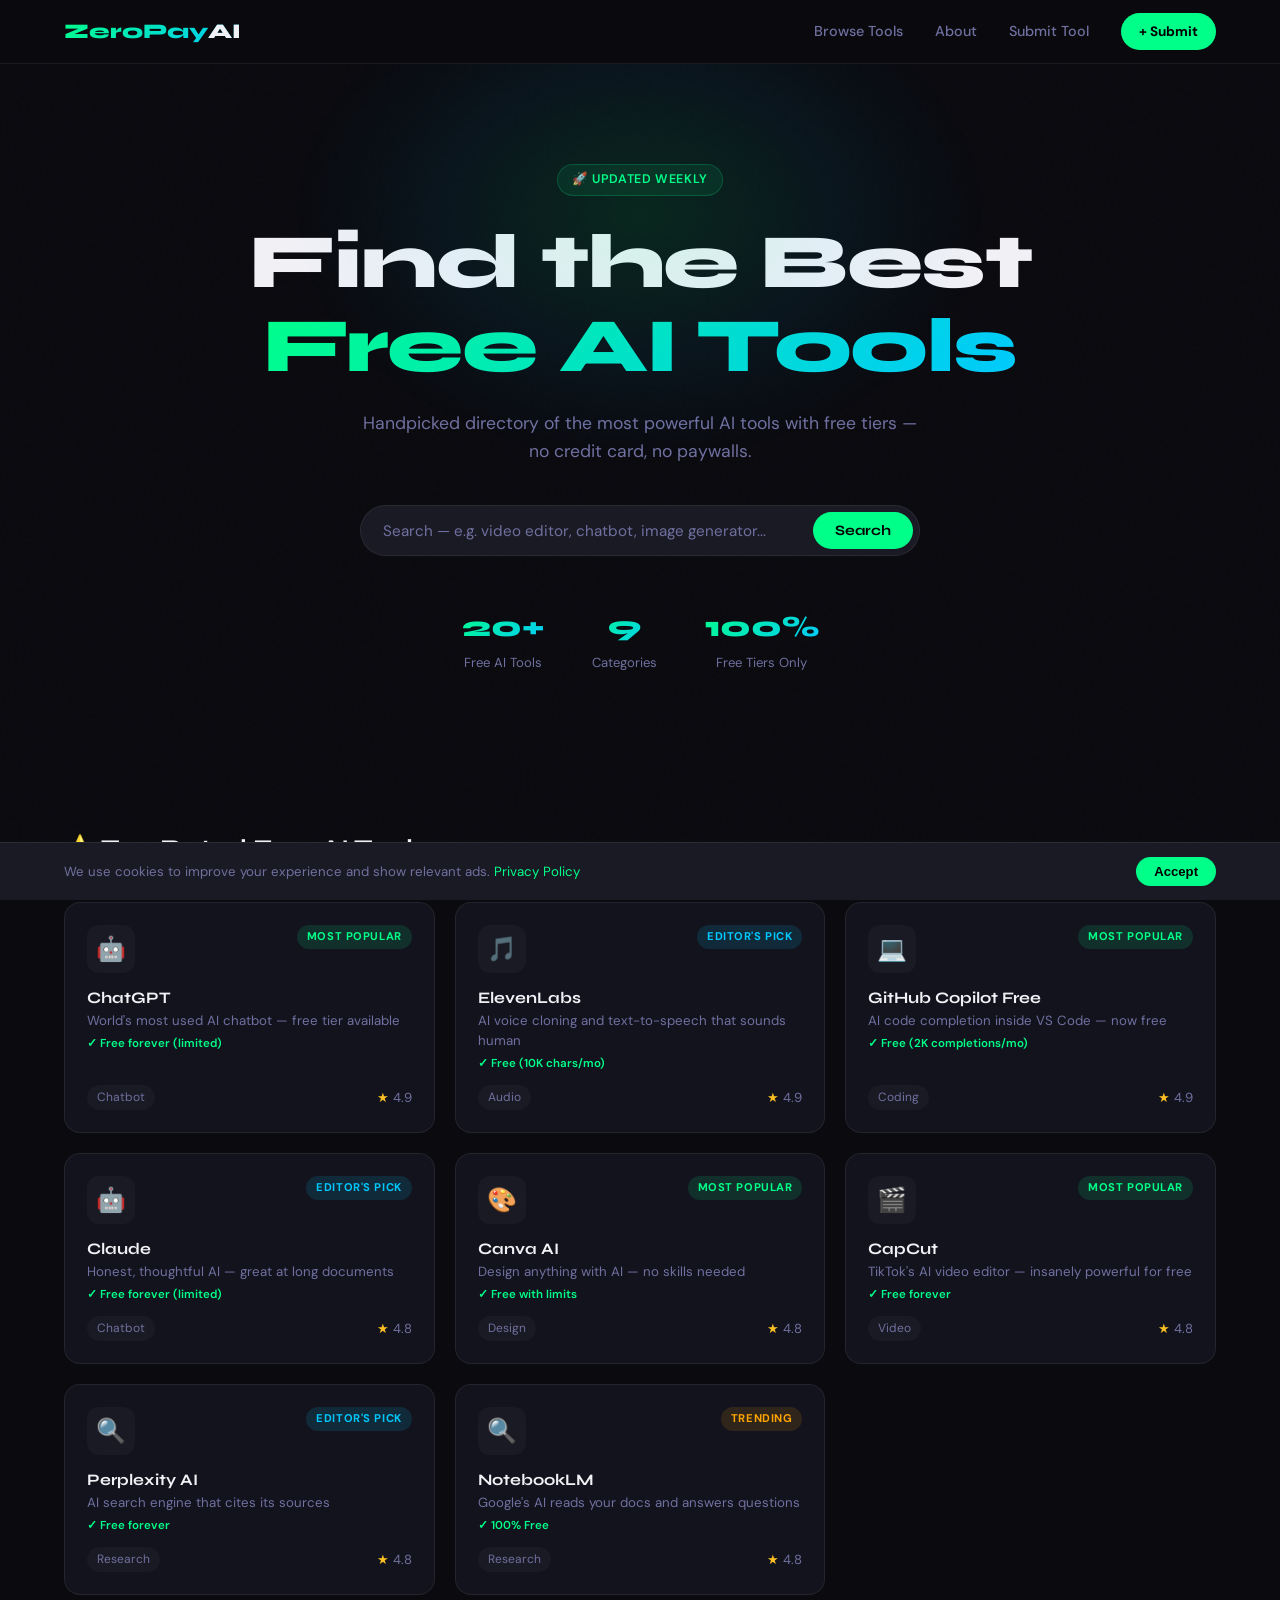
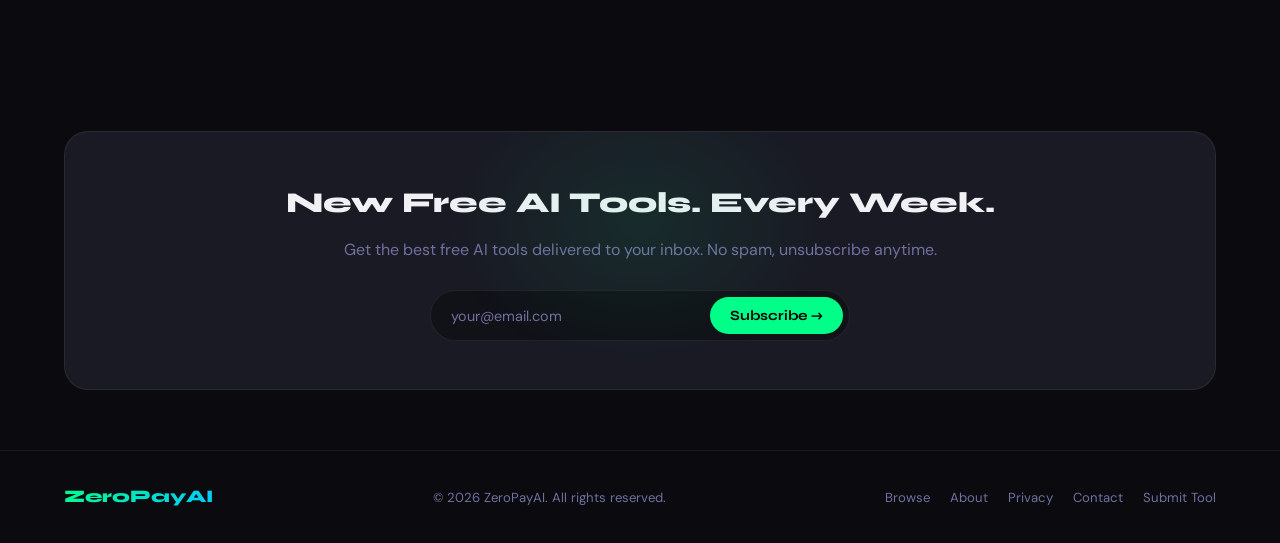
==== index.html @ a78f9772 "initial commit - ZeroPayAI launch" ====
<!DOCTYPE html>
<html lang="en">
<head>
  <meta charset="UTF-8" />
  <link rel="icon" type="image/svg+xml" href="favicon.svg" />
<link rel="apple-touch-icon" href="favicon.svg" />
<meta property="og:image" content="https://zeropayai.netlify.app/og-banner.png" />
  <meta name="viewport" content="width=device-width, initial-scale=1.0" />

  <!-- SEO -->
  <title>ZeroPayAI — Best Free AI Tools Directory 2026</title>
  <meta name="description" content="Discover 20+ of the best free AI tools for writing, design, video, coding, and more. All tools have free tiers — no credit card needed." />
  <meta name="keywords" content="free AI tools, best free AI tools 2026, AI tools directory, free chatbot, free AI writing tool" />
  <link rel="canonical" href="zeropayai.netlify.app" />

  <!-- Open Graph -->
  <meta property="og:type" content="website" />
  <meta property="og:title" content="ZeroPayAI — Best Free AI Tools Directory 2026" />
  <meta property="og:description" content="Discover 20+ of the best free AI tools. All with free tiers — no credit card needed." />
  <meta property="og:url" content="https://www.zeropayai.com/" />
  <meta property="og:site_name" content="ZeroPayAI" />

  <!-- Schema.org -->
  <script type="application/ld+json">
  {
    "@context": "https://schema.org",
    "@type": "WebSite",
    "name": "ZeroPayAI",
    "url": "https://www.zeropayai.com",
    "description": "The best directory of free AI tools with free tiers.",
    "potentialAction": {
      "@type": "SearchAction",
      "target": "https://www.zeropayai.com/tools.html?q={search_term_string}",
      "query-input": "required name=search_term_string"
    }
  }
  </script>

  <link rel="stylesheet" href="style.css" />
</head>
<body>

  <!-- Cookie Banner (AdSense requirement) -->
  <div id="cookie-banner" style="display:none;position:fixed;bottom:0;left:0;right:0;background:#1a1a24;border-top:1px solid rgba(255,255,255,0.08);padding:14px 5%;display:flex;align-items:center;justify-content:space-between;flex-wrap:wrap;gap:12px;z-index:999;font-size:0.83rem;color:#7070a0;">
    <span>We use cookies to improve your experience and show relevant ads. <a href="privacy.html" style="color:#00ff88;">Privacy Policy</a></span>
    <button onclick="document.getElementById('cookie-banner').style.display='none';localStorage.setItem('cookie_ok','1')" style="background:#00ff88;color:#000;border:none;border-radius:99px;padding:7px 18px;font-weight:700;cursor:pointer;font-size:0.82rem;">Accept</button>
  </div>
  <script>if(localStorage.getItem('cookie_ok')) document.getElementById('cookie-banner').style.display='none';</script>

  <nav>
    <a href="index.html" class="nav-logo">ZeroPay<span>AI</span></a>
    <div class="nav-links">
      <a href="tools.html">Browse Tools</a>
      <a href="about.html">About</a>
      <a href="submit.html">Submit Tool</a>
      <a href="submit.html" class="btn-nav">+ Submit</a>
    </div>
  </nav>

  <main>
    <div class="hero">
      <div class="hero-glow"></div>
      <div class="hero-badge">🚀 Updated Weekly</div>
      <h1>Find the Best<br><span class="highlight">Free AI Tools</span></h1>
      <p>Handpicked directory of the most powerful AI tools with free tiers — no credit card, no paywalls.</p>
      <div class="hero-search">
        <input type="text" id="hero-search-input" placeholder="Search — e.g. video editor, chatbot, image generator..." aria-label="Search AI tools" />
        <button id="hero-search-btn">Search</button>
      </div>
      <div class="hero-stats">
        <div class="stat"><div class="stat-num">20+</div><div class="stat-label">Free AI Tools</div></div>
        <div class="stat"><div class="stat-num">9</div><div class="stat-label">Categories</div></div>
        <div class="stat"><div class="stat-num">100%</div><div class="stat-label">Free Tiers Only</div></div>
      </div>
    </div>

    <!-- AdSense Ad Slot 1 (below hero) -->
    <div style="text-align:center;padding:8px 5%;max-width:1200px;margin:0 auto;">
      <!-- Replace with your AdSense ad unit code after approval -->
      <!-- <ins class="adsbygoogle" style="display:block" data-ad-client="ca-pub-XXXXXXXX" data-ad-slot="XXXXXXXX" data-ad-format="auto"></ins> -->
    </div>

    <section>
      <div class="section-header">
        <h2 class="section-title">⭐ Top Rated Free AI Tools</h2>
        <a href="tools.html" class="see-all">Browse all tools →</a>
      </div>
      <div class="tools-grid" id="featured-grid"></div>
    </section>

    <!-- AdSense Ad Slot 2 (between sections) -->
    <div style="text-align:center;padding:8px 5%;max-width:1200px;margin:0 auto;">
      <!-- <ins class="adsbygoogle" ...></ins> -->
    </div>

    <section>
      <div class="newsletter">
        <h2>New Free AI Tools. Every Week.</h2>
        <p>Get the best free AI tools delivered to your inbox. No spam, unsubscribe anytime.</p>
        <form class="newsletter-form" onsubmit="return false">
          <input type="email" placeholder="your@email.com" required aria-label="Email address" />
          <button type="submit">Subscribe →</button>
        </form>
      </div>
    </section>
  </main>

  <footer>
    <div class="footer-logo">ZeroPayAI</div>
    <p>© 2026 ZeroPayAI. All rights reserved.</p>
    <div class="footer-links">
      <a href="tools.html">Browse</a>
      <a href="about.html">About</a>
      <a href="privacy.html">Privacy</a>
      <a href="contact.html">Contact</a>
      <a href="submit.html">Submit Tool</a>
    </div>
  </footer>

  <script src="tools-data.js"></script>
  <script src="app.js"></script>
</body>
</html>
---- style.css ----
@import url('https://fonts.googleapis.com/css2?family=Syne:wght@400;600;700;800&family=DM+Sans:wght@300;400;500&display=swap');

/* ─── Variables ─── */
:root {
  --bg: #0a0a0f;
  --bg2: #111118;
  --bg3: #1a1a24;
  --border: rgba(255,255,255,0.07);
  --accent: #00ff88;
  --accent2: #00c8ff;
  --text: #f0f0f5;
  --muted: #7070a0;
  --card-bg: #13131e;
  --radius: 16px;
  --font-head: 'Syne', sans-serif;
  --font-body: 'DM Sans', sans-serif;
}

/* ─── Reset ─── */
*, *::before, *::after { box-sizing: border-box; margin: 0; padding: 0; }
html { scroll-behavior: smooth; }
body {
  font-family: var(--font-body);
  background: var(--bg);
  color: var(--text);
  min-height: 100vh;
  line-height: 1.6;
}
a { text-decoration: none; color: inherit; }
img { max-width: 100%; }

/* ─── Scrollbar ─── */
::-webkit-scrollbar { width: 6px; }
::-webkit-scrollbar-track { background: var(--bg); }
::-webkit-scrollbar-thumb { background: var(--bg3); border-radius: 99px; }

/* ─── Noise Overlay ─── */
body::before {
  content: '';
  position: fixed;
  inset: 0;
  background-image: url("data:image/svg+xml,%3Csvg viewBox='0 0 256 256' xmlns='http://www.w3.org/2000/svg'%3E%3Cfilter id='noise'%3E%3CfeTurbulence type='fractalNoise' baseFrequency='0.9' numOctaves='4' stitchTiles='stitch'/%3E%3C/filter%3E%3Crect width='100%25' height='100%25' filter='url(%23noise)' opacity='0.04'/%3E%3C/svg%3E");
  pointer-events: none;
  z-index: 0;
  opacity: 0.4;
}

/* ─── Nav ─── */
nav {
  position: sticky;
  top: 0;
  z-index: 100;
  background: rgba(10,10,15,0.85);
  backdrop-filter: blur(20px);
  border-bottom: 1px solid var(--border);
  padding: 0 5%;
  display: flex;
  align-items: center;
  justify-content: space-between;
  height: 64px;
}
.nav-logo {
  font-family: var(--font-head);
  font-size: 1.3rem;
  font-weight: 800;
  background: linear-gradient(135deg, var(--accent), var(--accent2));
  -webkit-background-clip: text;
  -webkit-text-fill-color: transparent;
  background-clip: text;
}
.nav-logo span { -webkit-text-fill-color: var(--text); }
.nav-links { display: flex; gap: 2rem; align-items: center; }
.nav-links a {
  color: var(--muted);
  font-size: 0.9rem;
  font-weight: 500;
  transition: color 0.2s;
}
.nav-links a:hover, .nav-links a.active { color: var(--text); }
.btn-nav {
  background: var(--accent);
  color: #000 !important;
  padding: 8px 18px;
  border-radius: 99px;
  font-weight: 700 !important;
  font-size: 0.85rem !important;
  transition: opacity 0.2s !important;
}
.btn-nav:hover { opacity: 0.85; }

/* ─── Hero ─── */
.hero {
  position: relative;
  padding: 100px 5% 80px;
  text-align: center;
  overflow: hidden;
}
.hero-glow {
  position: absolute;
  top: -100px;
  left: 50%;
  transform: translateX(-50%);
  width: 700px;
  height: 500px;
  background: radial-gradient(ellipse, rgba(0,255,136,0.12) 0%, rgba(0,200,255,0.06) 40%, transparent 70%);
  pointer-events: none;
}
.hero-badge {
  display: inline-flex;
  align-items: center;
  gap: 6px;
  background: rgba(0,255,136,0.08);
  border: 1px solid rgba(0,255,136,0.2);
  color: var(--accent);
  font-size: 0.78rem;
  font-weight: 600;
  padding: 5px 14px;
  border-radius: 99px;
  margin-bottom: 24px;
  letter-spacing: 0.05em;
  text-transform: uppercase;
}
.hero h1 {
  font-family: var(--font-head);
  font-size: clamp(2.5rem, 6vw, 5rem);
  font-weight: 800;
  line-height: 1.1;
  margin-bottom: 20px;
  letter-spacing: -0.02em;
}
.hero h1 .highlight {
  background: linear-gradient(135deg, var(--accent), var(--accent2));
  -webkit-background-clip: text;
  -webkit-text-fill-color: transparent;
  background-clip: text;
}
.hero p {
  color: var(--muted);
  font-size: 1.1rem;
  max-width: 560px;
  margin: 0 auto 40px;
}
.hero-search {
  display: flex;
  max-width: 560px;
  margin: 0 auto 48px;
  background: var(--bg3);
  border: 1px solid var(--border);
  border-radius: 99px;
  padding: 6px 6px 6px 22px;
  gap: 8px;
  align-items: center;
  transition: border-color 0.2s;
}
.hero-search:focus-within { border-color: rgba(0,255,136,0.35); }
.hero-search input {
  flex: 1;
  background: none;
  border: none;
  outline: none;
  color: var(--text);
  font-family: var(--font-body);
  font-size: 0.95rem;
}
.hero-search input::placeholder { color: var(--muted); }
.hero-search button {
  background: var(--accent);
  color: #000;
  border: none;
  border-radius: 99px;
  padding: 10px 22px;
  font-family: var(--font-head);
  font-weight: 700;
  font-size: 0.9rem;
  cursor: pointer;
  transition: opacity 0.2s;
}
.hero-search button:hover { opacity: 0.85; }
.hero-stats {
  display: flex;
  justify-content: center;
  gap: 48px;
  flex-wrap: wrap;
}
.stat { text-align: center; }
.stat-num {
  font-family: var(--font-head);
  font-size: 1.8rem;
  font-weight: 800;
  background: linear-gradient(135deg, var(--accent), var(--accent2));
  -webkit-background-clip: text;
  -webkit-text-fill-color: transparent;
  background-clip: text;
}
.stat-label { color: var(--muted); font-size: 0.82rem; margin-top: 2px; }

/* ─── Section ─── */
section { padding: 60px 5%; position: relative; z-index: 1; }
.section-header {
  display: flex;
  align-items: baseline;
  justify-content: space-between;
  margin-bottom: 32px;
  flex-wrap: wrap;
  gap: 12px;
}
.section-title {
  font-family: var(--font-head);
  font-size: 1.6rem;
  font-weight: 700;
}
.see-all {
  color: var(--accent);
  font-size: 0.88rem;
  font-weight: 600;
  display: flex;
  align-items: center;
  gap: 4px;
  transition: gap 0.2s;
}
.see-all:hover { gap: 8px; }

/* ─── Category Pills ─── */
.categories {
  display: flex;
  gap: 10px;
  flex-wrap: wrap;
  margin-bottom: 32px;
}
.cat-pill {
  background: var(--bg3);
  border: 1px solid var(--border);
  color: var(--muted);
  padding: 7px 16px;
  border-radius: 99px;
  font-size: 0.85rem;
  font-weight: 500;
  cursor: pointer;
  transition: all 0.2s;
  white-space: nowrap;
}
.cat-pill:hover { border-color: rgba(255,255,255,0.15); color: var(--text); }
.cat-pill.active {
  background: rgba(0,255,136,0.1);
  border-color: rgba(0,255,136,0.35);
  color: var(--accent);
}

/* ─── Tool Cards Grid ─── */
.tools-grid {
  display: grid;
  grid-template-columns: repeat(auto-fill, minmax(280px, 1fr));
  gap: 20px;
}
.tool-card {
  background: var(--card-bg);
  border: 1px solid var(--border);
  border-radius: var(--radius);
  padding: 22px;
  cursor: pointer;
  transition: transform 0.2s, border-color 0.2s, box-shadow 0.2s;
  display: flex;
  flex-direction: column;
  gap: 12px;
  position: relative;
  overflow: hidden;
}
.tool-card::before {
  content: '';
  position: absolute;
  inset: 0;
  background: linear-gradient(135deg, rgba(0,255,136,0.03), transparent 60%);
  opacity: 0;
  transition: opacity 0.3s;
}
.tool-card:hover { transform: translateY(-4px); border-color: rgba(0,255,136,0.2); box-shadow: 0 12px 40px rgba(0,0,0,0.4); }
.tool-card:hover::before { opacity: 1; }
.card-top { display: flex; align-items: flex-start; justify-content: space-between; gap: 10px; }
.tool-icon {
  width: 48px;
  height: 48px;
  border-radius: 12px;
  background: var(--bg3);
  display: flex;
  align-items: center;
  justify-content: center;
  font-size: 1.5rem;
  flex-shrink: 0;
}
.tool-badge {
  font-size: 0.7rem;
  font-weight: 700;
  padding: 3px 10px;
  border-radius: 99px;
  text-transform: uppercase;
  letter-spacing: 0.05em;
  white-space: nowrap;
}
.badge-popular { background: rgba(0,255,136,0.12); color: var(--accent); }
.badge-trending { background: rgba(255,165,0,0.12); color: orange; }
.badge-editor { background: rgba(0,200,255,0.12); color: var(--accent2); }
.badge-free { background: rgba(255,255,255,0.06); color: var(--muted); }
.tool-name {
  font-family: var(--font-head);
  font-size: 1rem;
  font-weight: 700;
}
.tool-tagline { color: var(--muted); font-size: 0.83rem; line-height: 1.5; }
.card-bottom { display: flex; align-items: center; justify-content: space-between; margin-top: auto; }
.tool-category {
  font-size: 0.75rem;
  color: var(--muted);
  background: var(--bg3);
  padding: 3px 10px;
  border-radius: 99px;
}
.tool-rating { display: flex; align-items: center; gap: 4px; font-size: 0.82rem; color: var(--muted); }
.tool-rating .star { color: #fbbf24; }
.free-tag {
  font-size: 0.72rem;
  color: var(--accent);
  font-weight: 600;
  margin-top: 4px;
}

/* ─── Tool Detail Page ─── */
.detail-container { max-width: 860px; margin: 0 auto; padding: 48px 5%; }
.back-btn {
  display: inline-flex;
  align-items: center;
  gap: 6px;
  color: var(--muted);
  font-size: 0.88rem;
  margin-bottom: 32px;
  transition: color 0.2s;
}
.back-btn:hover { color: var(--text); }
.detail-header {
  display: flex;
  gap: 20px;
  align-items: flex-start;
  margin-bottom: 32px;
  flex-wrap: wrap;
}
.detail-icon {
  width: 72px;
  height: 72px;
  border-radius: 18px;
  background: var(--bg3);
  display: flex;
  align-items: center;
  justify-content: center;
  font-size: 2.2rem;
  flex-shrink: 0;
}
.detail-meta { flex: 1; }
.detail-meta h1 {
  font-family: var(--font-head);
  font-size: 2rem;
  font-weight: 800;
  margin-bottom: 6px;
}
.detail-tagline { color: var(--muted); font-size: 1rem; margin-bottom: 12px; }
.detail-tags { display: flex; gap: 8px; flex-wrap: wrap; }
.tag-chip {
  background: var(--bg3);
  border: 1px solid var(--border);
  color: var(--muted);
  font-size: 0.75rem;
  padding: 3px 10px;
  border-radius: 99px;
}
.detail-body {
  background: var(--card-bg);
  border: 1px solid var(--border);
  border-radius: var(--radius);
  padding: 28px;
  margin-bottom: 24px;
}
.detail-body h2 {
  font-family: var(--font-head);
  font-size: 1rem;
  font-weight: 700;
  margin-bottom: 10px;
  color: var(--muted);
  text-transform: uppercase;
  letter-spacing: 0.08em;
  font-size: 0.78rem;
}
.detail-body p { color: var(--text); line-height: 1.8; font-size: 0.95rem; }
.detail-info-grid {
  display: grid;
  grid-template-columns: repeat(auto-fill, minmax(180px, 1fr));
  gap: 16px;
  margin-bottom: 24px;
}
.info-card {
  background: var(--card-bg);
  border: 1px solid var(--border);
  border-radius: var(--radius);
  padding: 18px;
}
.info-card .label { font-size: 0.72rem; color: var(--muted); text-transform: uppercase; letter-spacing: 0.08em; margin-bottom: 6px; }
.info-card .value { font-family: var(--font-head); font-size: 1rem; font-weight: 700; }
.info-card .value.green { color: var(--accent); }
.visit-btn {
  display: inline-flex;
  align-items: center;
  gap: 10px;
  background: var(--accent);
  color: #000;
  font-family: var(--font-head);
  font-weight: 700;
  font-size: 1rem;
  padding: 14px 32px;
  border-radius: 99px;
  transition: opacity 0.2s, transform 0.2s;
}
.visit-btn:hover { opacity: 0.88; transform: translateY(-2px); }

/* ─── Submit Form ─── */
.form-container { max-width: 640px; margin: 0 auto; padding: 48px 5%; }
.form-container h1 {
  font-family: var(--font-head);
  font-size: 2rem;
  font-weight: 800;
  margin-bottom: 8px;
}
.form-container .subtitle { color: var(--muted); margin-bottom: 36px; }
.form-card {
  background: var(--card-bg);
  border: 1px solid var(--border);
  border-radius: var(--radius);
  padding: 32px;
}
.form-group { margin-bottom: 20px; }
.form-group label {
  display: block;
  font-size: 0.85rem;
  font-weight: 600;
  margin-bottom: 8px;
  color: var(--text);
}
.form-group input,
.form-group select,
.form-group textarea {
  width: 100%;
  background: var(--bg3);
  border: 1px solid var(--border);
  border-radius: 10px;
  color: var(--text);
  font-family: var(--font-body);
  font-size: 0.9rem;
  padding: 12px 16px;
  outline: none;
  transition: border-color 0.2s;
}
.form-group input:focus,
.form-group select:focus,
.form-group textarea:focus { border-color: rgba(0,255,136,0.4); }
.form-group textarea { resize: vertical; min-height: 100px; }
.form-group select option { background: var(--bg2); }
.submit-btn {
  width: 100%;
  background: var(--accent);
  color: #000;
  border: none;
  border-radius: 99px;
  padding: 14px;
  font-family: var(--font-head);
  font-weight: 700;
  font-size: 1rem;
  cursor: pointer;
  transition: opacity 0.2s;
  margin-top: 8px;
}
.submit-btn:hover { opacity: 0.88; }
.success-msg {
  display: none;
  background: rgba(0,255,136,0.08);
  border: 1px solid rgba(0,255,136,0.25);
  color: var(--accent);
  border-radius: 10px;
  padding: 14px 18px;
  text-align: center;
  margin-top: 16px;
  font-size: 0.9rem;
}

/* ─── Search & Filter Bar (tools.html) ─── */
.toolbar {
  display: flex;
  gap: 12px;
  margin-bottom: 24px;
  flex-wrap: wrap;
  align-items: center;
}
.search-box {
  flex: 1;
  min-width: 220px;
  background: var(--bg3);
  border: 1px solid var(--border);
  border-radius: 99px;
  padding: 10px 20px;
  display: flex;
  align-items: center;
  gap: 10px;
  transition: border-color 0.2s;
}
.search-box:focus-within { border-color: rgba(0,255,136,0.35); }
.search-box input {
  background: none;
  border: none;
  outline: none;
  color: var(--text);
  font-family: var(--font-body);
  font-size: 0.9rem;
  width: 100%;
}
.search-box input::placeholder { color: var(--muted); }
.search-icon { color: var(--muted); font-size: 1rem; }
.filter-select {
  background: var(--bg3);
  border: 1px solid var(--border);
  color: var(--text);
  border-radius: 99px;
  padding: 10px 20px;
  font-family: var(--font-body);
  font-size: 0.88rem;
  outline: none;
  cursor: pointer;
  transition: border-color 0.2s;
}
.filter-select:focus { border-color: rgba(0,255,136,0.35); }
.filter-select option { background: var(--bg2); }
.results-count { color: var(--muted); font-size: 0.85rem; margin-bottom: 20px; }

/* ─── Newsletter ─── */
.newsletter {
  background: var(--bg3);
  border: 1px solid var(--border);
  border-radius: 24px;
  padding: 48px;
  text-align: center;
  position: relative;
  overflow: hidden;
}
.newsletter::before {
  content: '';
  position: absolute;
  top: -60px;
  left: 50%;
  transform: translateX(-50%);
  width: 400px;
  height: 300px;
  background: radial-gradient(ellipse, rgba(0,255,136,0.08), transparent 70%);
  pointer-events: none;
}
.newsletter h2 {
  font-family: var(--font-head);
  font-size: 1.8rem;
  font-weight: 800;
  margin-bottom: 10px;
}
.newsletter p { color: var(--muted); margin-bottom: 28px; }
.newsletter-form {
  display: flex;
  max-width: 420px;
  margin: 0 auto;
  gap: 8px;
  background: var(--bg2);
  border: 1px solid var(--border);
  border-radius: 99px;
  padding: 6px 6px 6px 20px;
}
.newsletter-form input {
  flex: 1;
  background: none;
  border: none;
  outline: none;
  color: var(--text);
  font-family: var(--font-body);
  font-size: 0.9rem;
}
.newsletter-form input::placeholder { color: var(--muted); }
.newsletter-form button {
  background: var(--accent);
  color: #000;
  border: none;
  border-radius: 99px;
  padding: 10px 20px;
  font-family: var(--font-head);
  font-weight: 700;
  font-size: 0.88rem;
  cursor: pointer;
  white-space: nowrap;
  transition: opacity 0.2s;
}
.newsletter-form button:hover { opacity: 0.85; }

/* ─── Footer ─── */
footer {
  border-top: 1px solid var(--border);
  padding: 32px 5%;
  display: flex;
  align-items: center;
  justify-content: space-between;
  flex-wrap: wrap;
  gap: 12px;
  position: relative;
  z-index: 1;
}
.footer-logo {
  font-family: var(--font-head);
  font-weight: 800;
  font-size: 1.1rem;
  background: linear-gradient(135deg, var(--accent), var(--accent2));
  -webkit-background-clip: text;
  -webkit-text-fill-color: transparent;
  background-clip: text;
}
footer p { color: var(--muted); font-size: 0.82rem; }
.footer-links { display: flex; gap: 20px; }
.footer-links a { color: var(--muted); font-size: 0.82rem; transition: color 0.2s; }
.footer-links a:hover { color: var(--text); }

/* ─── Empty State ─── */
.empty-state {
  text-align: center;
  padding: 60px 20px;
  color: var(--muted);
}
.empty-state .emoji { font-size: 3rem; margin-bottom: 16px; }
.empty-state h3 { font-family: var(--font-head); font-size: 1.2rem; margin-bottom: 8px; color: var(--text); }

/* ─── Animations ─── */
@keyframes fadeUp {
  from { opacity: 0; transform: translateY(20px); }
  to { opacity: 1; transform: translateY(0); }
}
.fade-up { animation: fadeUp 0.5s ease forwards; }

/* ─── Responsive ─── */
@media (max-width: 768px) {
  nav { padding: 0 4%; }
  .nav-links { gap: 1rem; }
  .nav-links a:not(.btn-nav):not(:last-child) { display: none; }
  .hero { padding: 60px 4% 48px; }
  .hero-stats { gap: 28px; }
  .newsletter { padding: 32px 24px; }
  .newsletter-form { flex-direction: column; border-radius: 12px; padding: 12px; }
  .newsletter-form button { border-radius: 8px; }
}
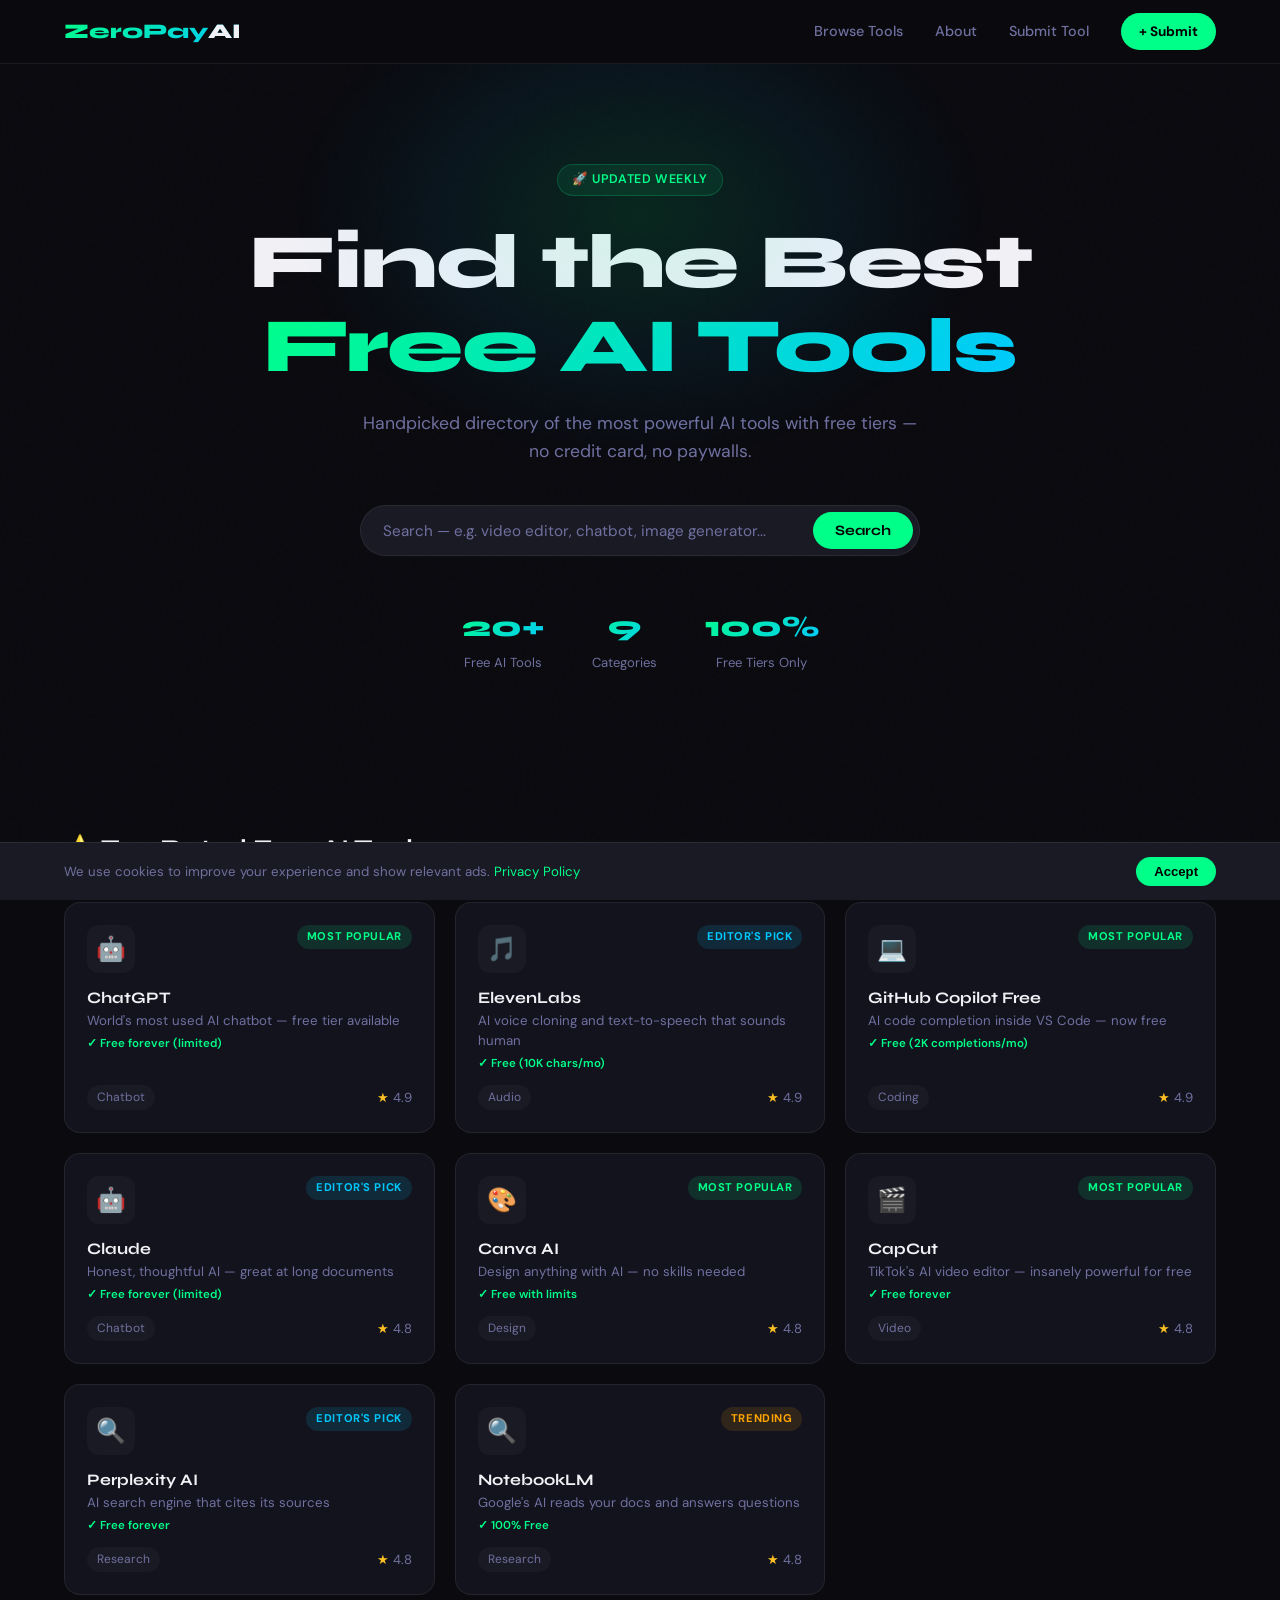
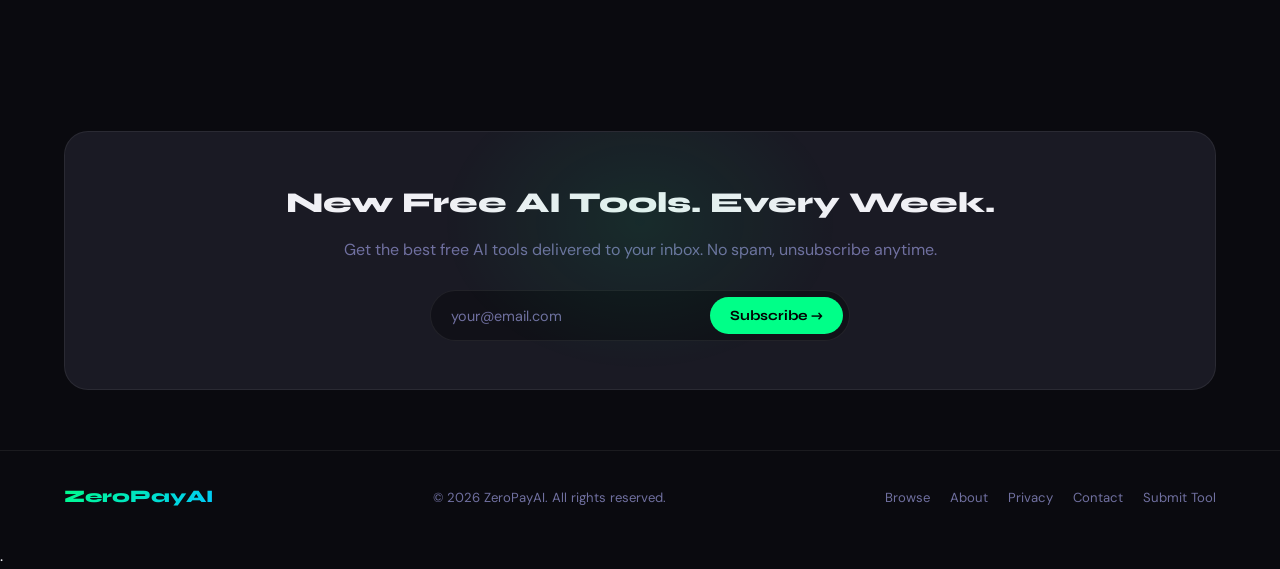
==== commit ab1cdebd: "force redeploy" ====
--- a/index.html
+++ b/index.html
@@ -2,11 +2,11 @@
 <html lang="en">
 <head>
   <meta charset="UTF-8" />
-  <link rel="icon" type="image/svg+xml" href="favicon.svg" />
-<link rel="apple-touch-icon" href="favicon.svg" />
-<meta property="og:image" content="https://zeropayai.netlify.app/og-banner.png" />
-  <meta name="viewport" content="width=device-width, initial-scale=1.0" />
-
+  <meta name="google-site-verification" content="KK3UUOpEy3ErOD5eJbiTCEjrXGXTsG2acw9eWnKcE2Q" />
+<link rel="icon" type="image/svg+xml" href="favicon.svg" />
+<link rel="shortcut icon" href="favicon.svg" />
+<meta name="theme-color" content="#0a0a0f" />
+<link rel="stylesheet" href="style.css" />
   <!-- SEO -->
   <title>ZeroPayAI — Best Free AI Tools Directory 2026</title>
   <meta name="description" content="Discover 20+ of the best free AI tools for writing, design, video, coding, and more. All tools have free tiers — no credit card needed." />
@@ -120,4 +120,4 @@
   <script src="tools-data.js"></script>
   <script src="app.js"></script>
 </body>
-</html>+</html>. 
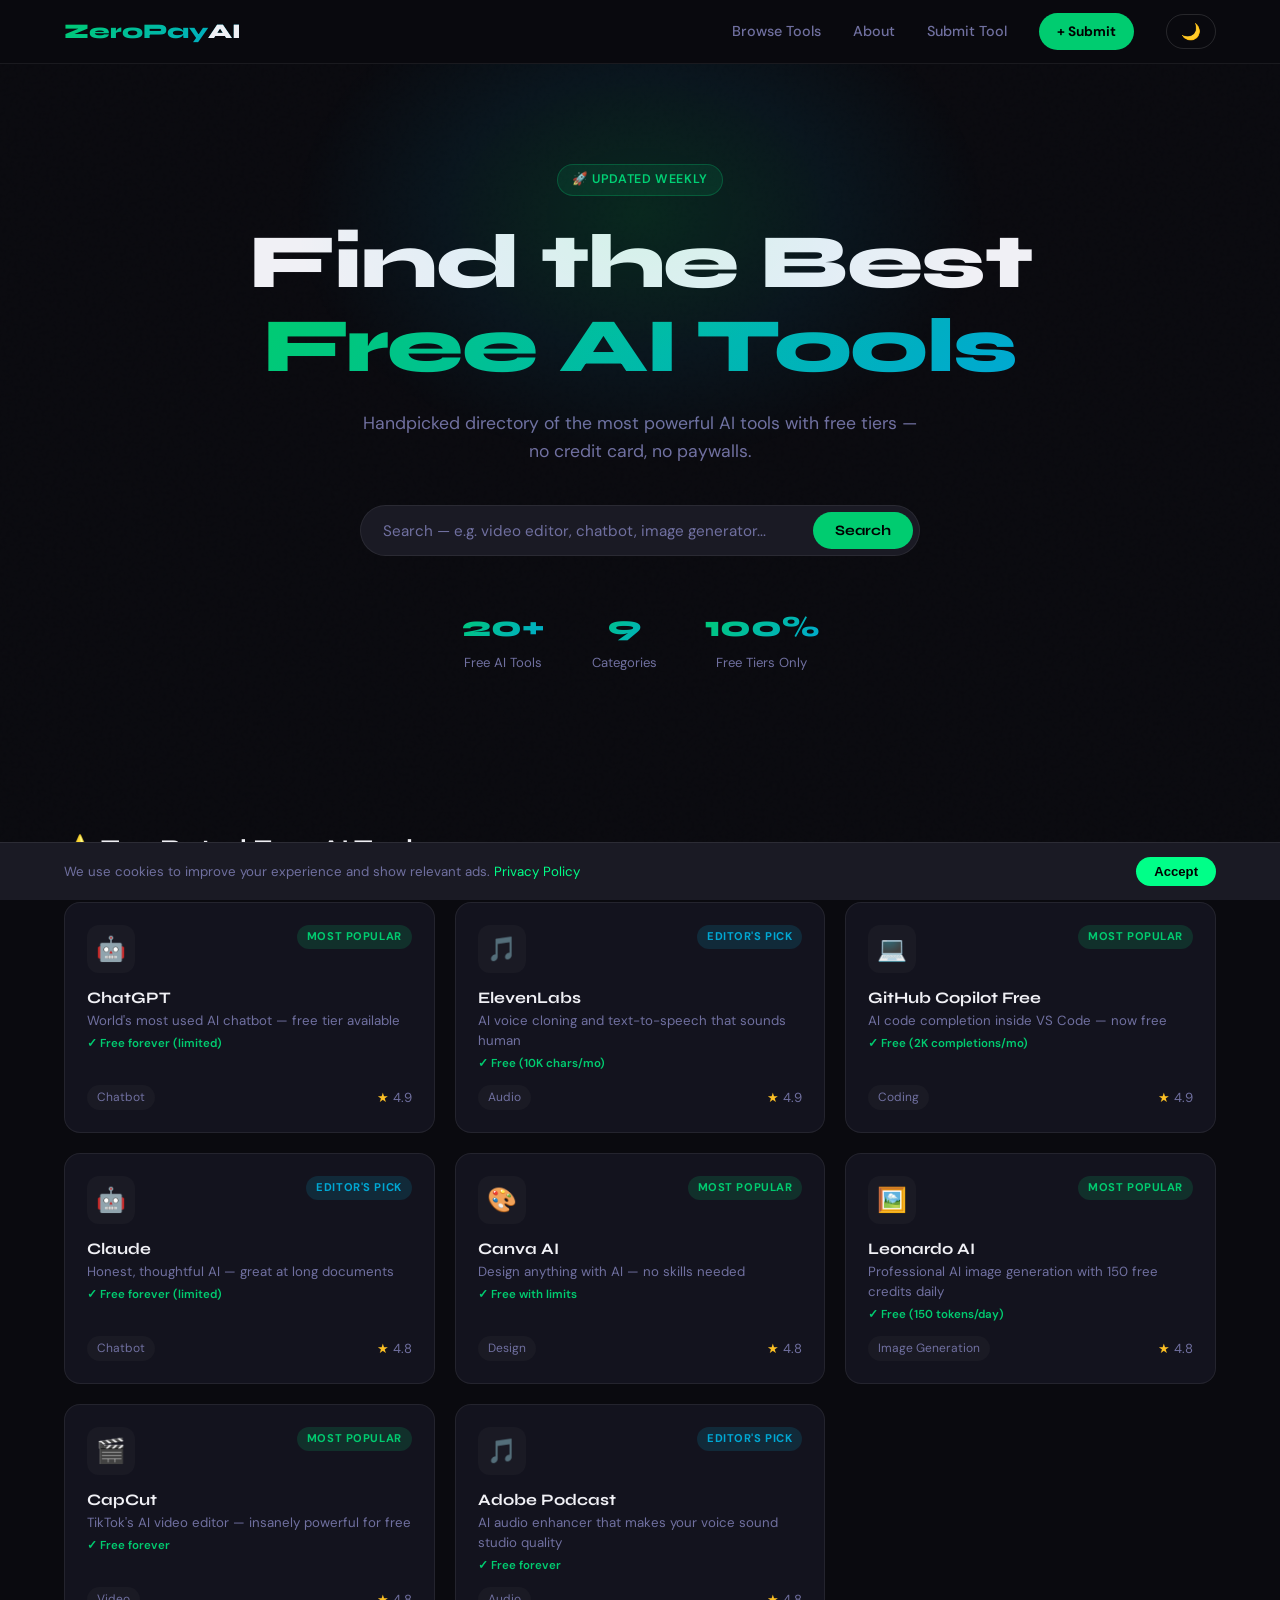
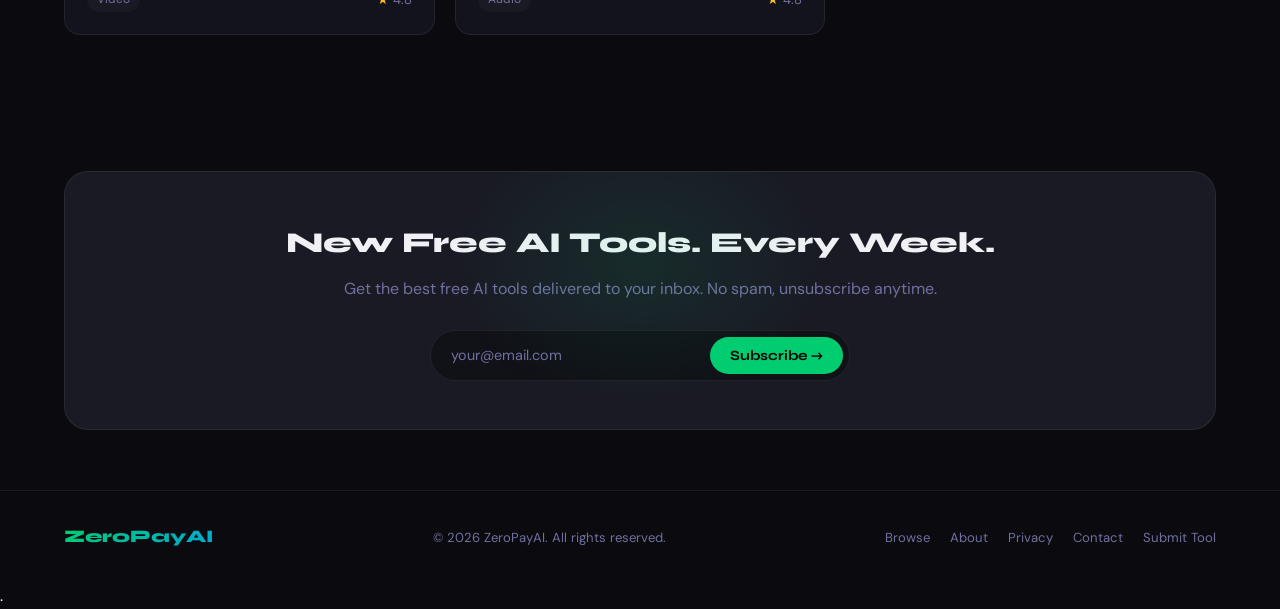
==== commit 294beaff: "add light/dark mode toggle" ====
--- a/index.html
+++ b/index.html
@@ -54,6 +54,7 @@
       <a href="about.html">About</a>
       <a href="submit.html">Submit Tool</a>
       <a href="submit.html" class="btn-nav">+ Submit</a>
+      <button id="theme-toggle" onclick="toggleTheme()" style="background:none;border:1px solid rgba(255,255,255,0.12);border-radius:99px;padding:7px 14px;cursor:pointer;font-size:1rem;color:var(--text);transition:all 0.2s;">🌙</button>
     </div>
   </nav>
 
--- a/style.css
+++ b/style.css
@@ -6,8 +6,8 @@
   --bg2: #111118;
   --bg3: #1a1a24;
   --border: rgba(255,255,255,0.07);
-  --accent: #00ff88;
-  --accent2: #00c8ff;
+  --accent: #00cc70;
+  --accent2: #00a8d4;
   --text: #f0f0f5;
   --muted: #7070a0;
   --card-bg: #13131e;
@@ -16,6 +16,48 @@
   --font-body: 'DM Sans', sans-serif;
 }
 
+/* ─── Light Mode ─── */
+body.light {
+  --bg: #f5f7ff;
+  --bg2: #eef0f8;
+  --bg3: #e4e7f5;
+  --border: rgba(0,0,0,0.08);
+  --accent: #00a85a;
+  --accent2: #0088b0;
+  --text: #0a0a1a;
+  --muted: #5a5a80;
+  --card-bg: #ffffff;
+}
+
+body.light nav {
+  background: rgba(245,247,255,0.85);
+}
+
+body.light .hero-glow {
+  background: radial-gradient(ellipse, rgba(0,168,90,0.1) 0%, rgba(0,136,176,0.05) 40%, transparent 70%);
+}
+
+body.light .newsletter {
+  background: var(--bg3);
+}
+
+body.light .tool-card:hover {
+  border-color: rgba(0,168,90,0.3);
+  box-shadow: 0 12px 40px rgba(0,0,0,0.1);
+}
+
+body.light .icon-bg {
+  background: #1a1a2e;
+}
+
+body.light footer {
+  border-top: 1px solid var(--border);
+}
+
+body.light #cookie-banner {
+  background: #eef0f8;
+  border-top: 1px solid rgba(0,0,0,0.08);
+}
 /* ─── Reset ─── */
 *, *::before, *::after { box-sizing: border-box; margin: 0; padding: 0; }
 html { scroll-behavior: smooth; }
--- a/style.css
+++ b/style.css
@@ -6,8 +6,8 @@
   --bg2: #111118;
   --bg3: #1a1a24;
   --border: rgba(255,255,255,0.07);
-  --accent: #00ff88;
-  --accent2: #00c8ff;
+  --accent: #00cc70;
+  --accent2: #00a8d4;
   --text: #f0f0f5;
   --muted: #7070a0;
   --card-bg: #13131e;
@@ -16,6 +16,48 @@
   --font-body: 'DM Sans', sans-serif;
 }
 
+/* ─── Light Mode ─── */
+body.light {
+  --bg: #f5f7ff;
+  --bg2: #eef0f8;
+  --bg3: #e4e7f5;
+  --border: rgba(0,0,0,0.08);
+  --accent: #00a85a;
+  --accent2: #0088b0;
+  --text: #0a0a1a;
+  --muted: #5a5a80;
+  --card-bg: #ffffff;
+}
+
+body.light nav {
+  background: rgba(245,247,255,0.85);
+}
+
+body.light .hero-glow {
+  background: radial-gradient(ellipse, rgba(0,168,90,0.1) 0%, rgba(0,136,176,0.05) 40%, transparent 70%);
+}
+
+body.light .newsletter {
+  background: var(--bg3);
+}
+
+body.light .tool-card:hover {
+  border-color: rgba(0,168,90,0.3);
+  box-shadow: 0 12px 40px rgba(0,0,0,0.1);
+}
+
+body.light .icon-bg {
+  background: #1a1a2e;
+}
+
+body.light footer {
+  border-top: 1px solid var(--border);
+}
+
+body.light #cookie-banner {
+  background: #eef0f8;
+  border-top: 1px solid rgba(0,0,0,0.08);
+}
 /* ─── Reset ─── */
 *, *::before, *::after { box-sizing: border-box; margin: 0; padding: 0; }
 html { scroll-behavior: smooth; }
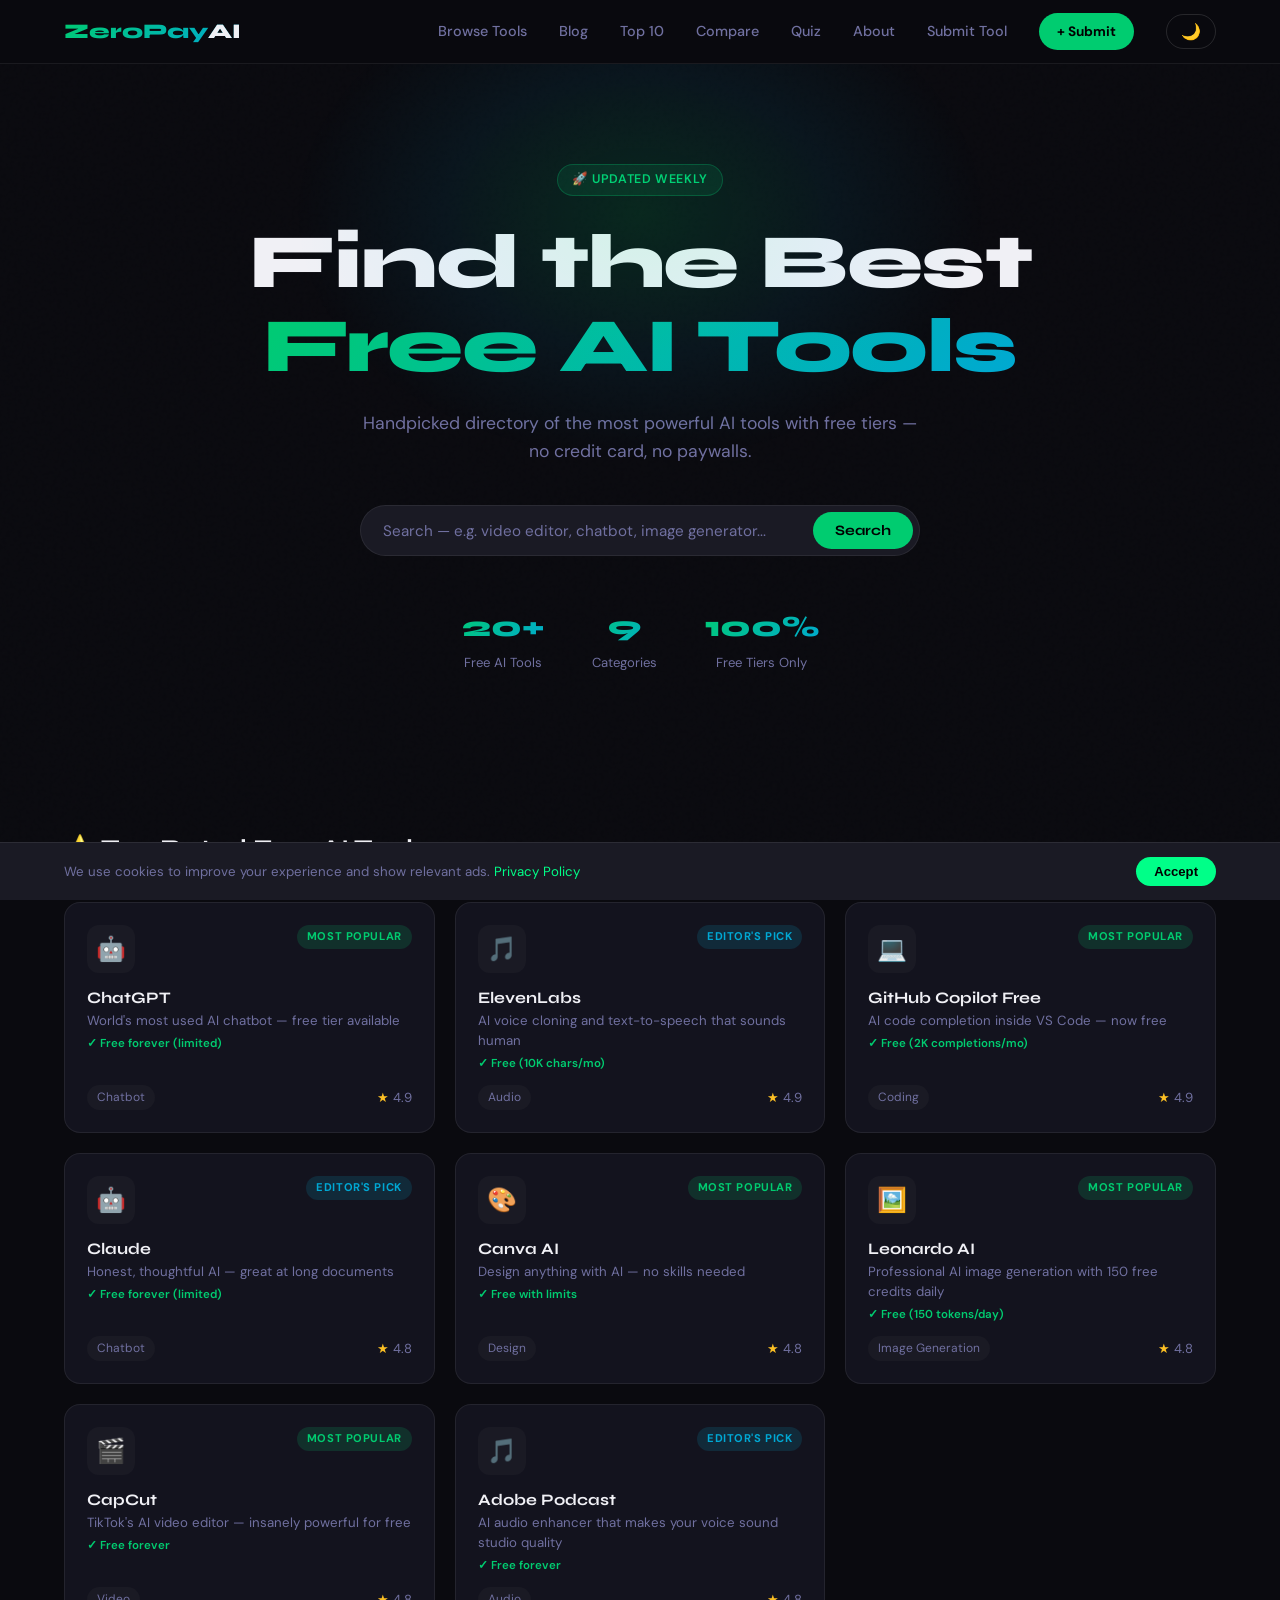
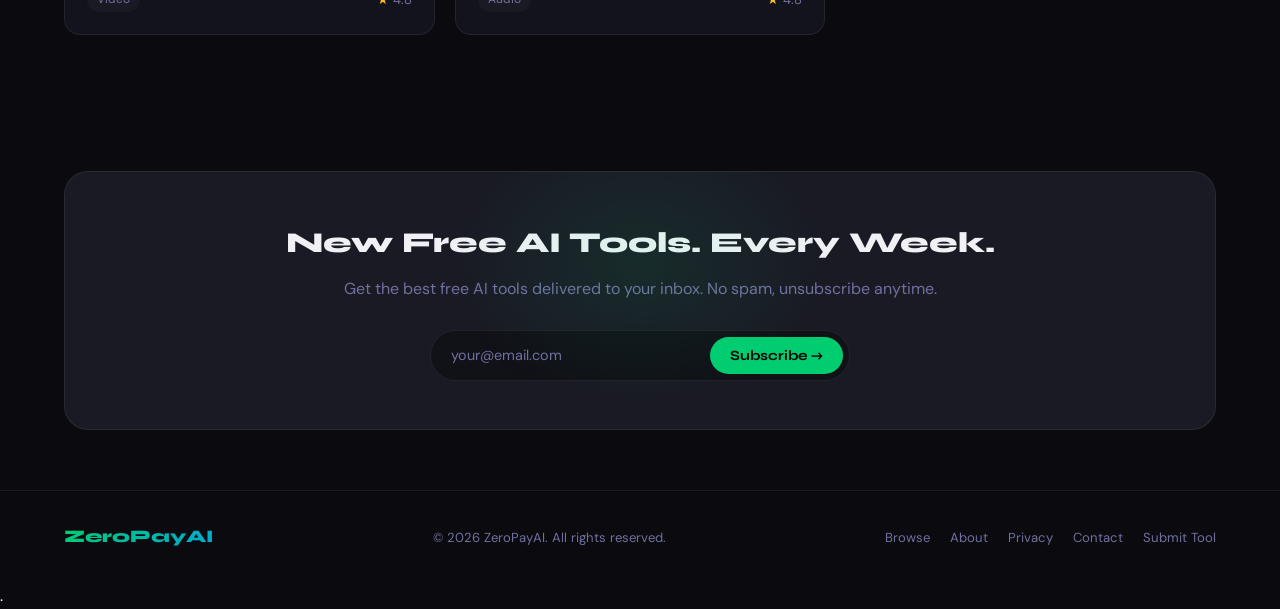
==== commit ac22c080: "add new pages to navbar" ====
--- a/index.html
+++ b/index.html
@@ -51,6 +51,10 @@
     <a href="index.html" class="nav-logo">ZeroPay<span>AI</span></a>
     <div class="nav-links">
       <a href="tools.html">Browse Tools</a>
+      <a href="blog.html">Blog</a>
+      <a href="top10.html">Top 10</a>
+      <a href="compare.html">Compare</a>
+      <a href="quiz.html">Quiz</a>
       <a href="about.html">About</a>
       <a href="submit.html">Submit Tool</a>
       <a href="submit.html" class="btn-nav">+ Submit</a>
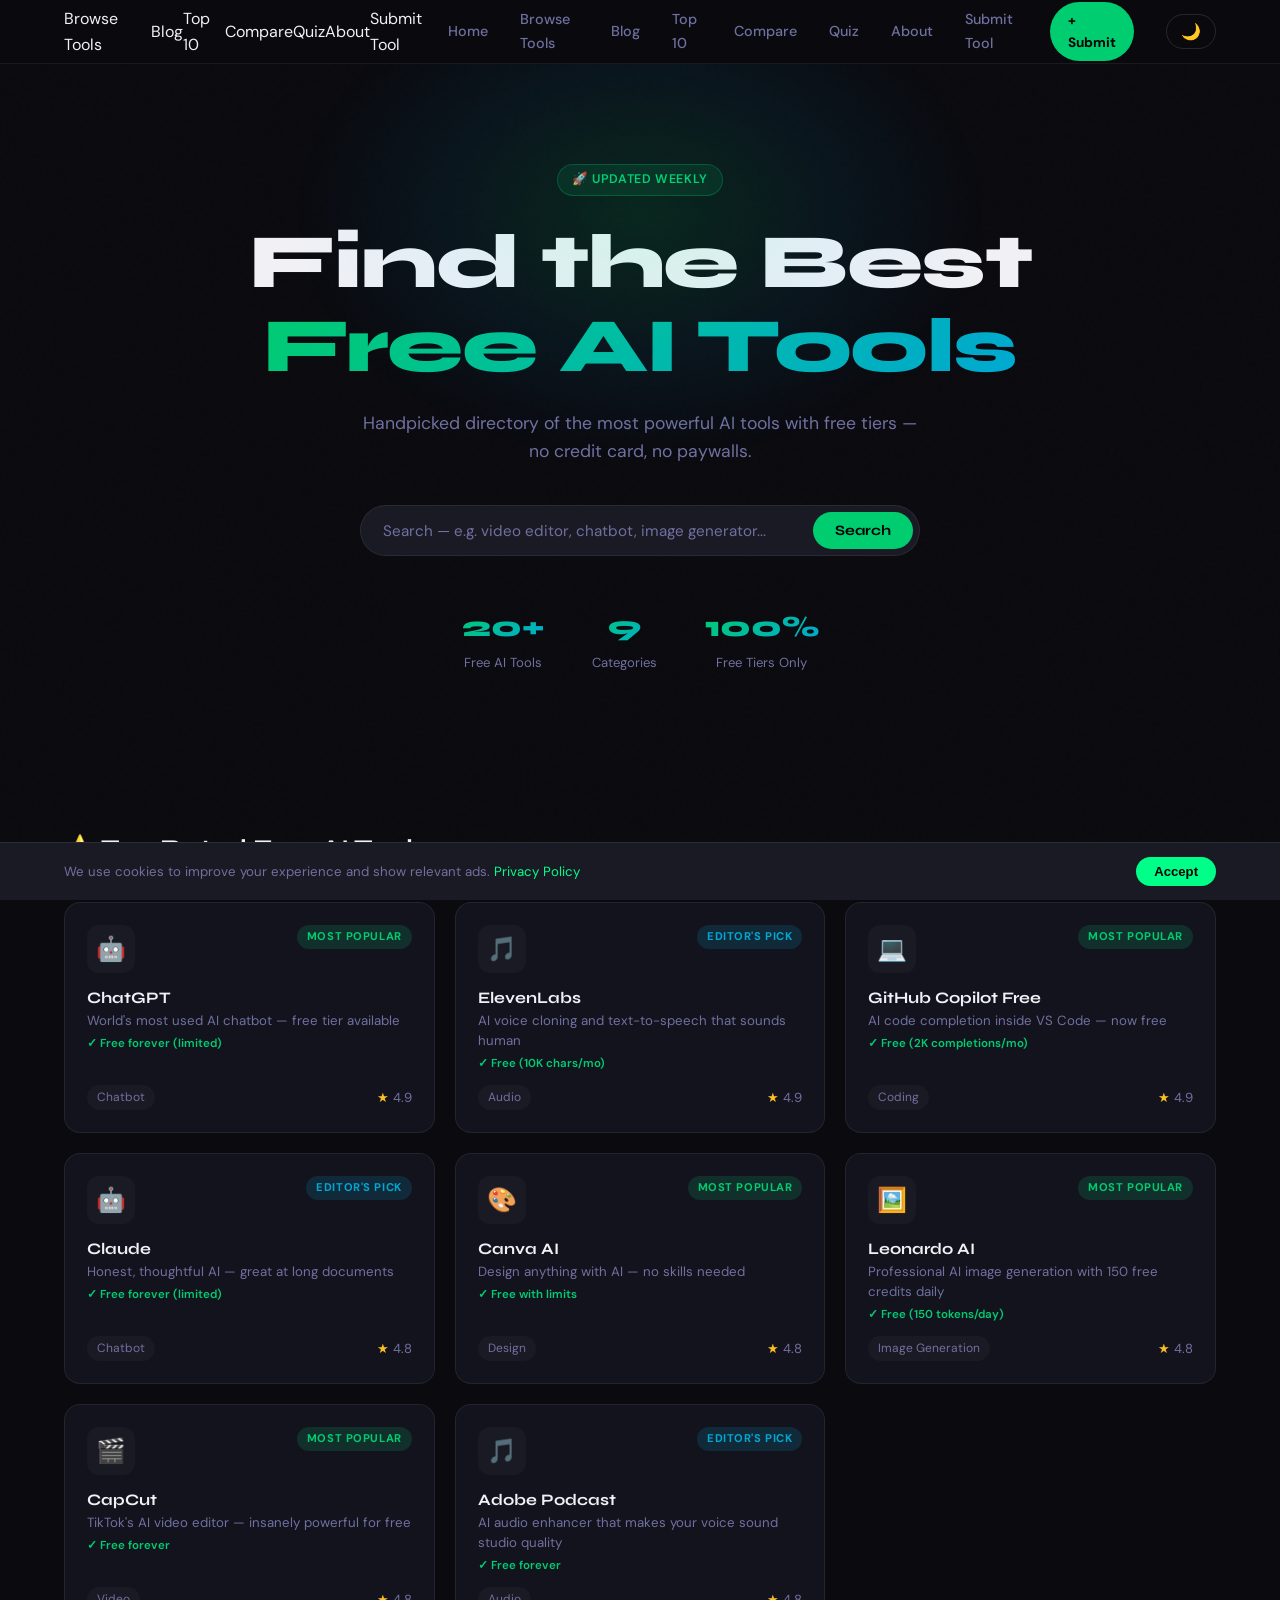
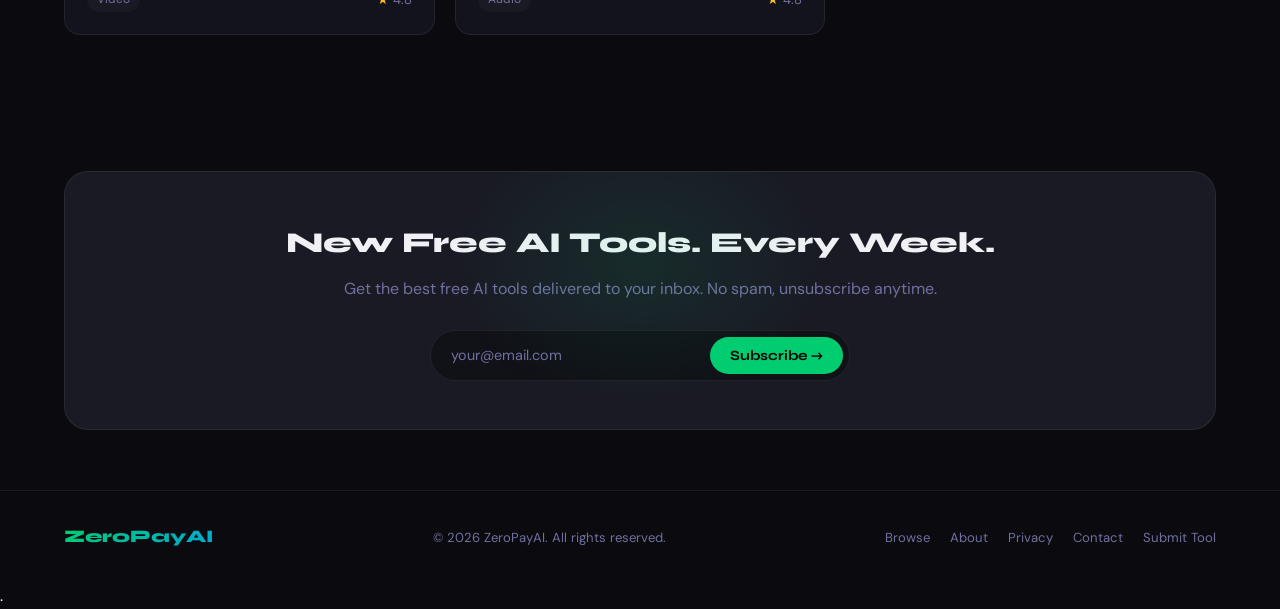
==== commit 2e8dd209: "add home link to navbar" ====
--- a/index.html
+++ b/index.html
@@ -48,8 +48,15 @@
   <script>if(localStorage.getItem('cookie_ok')) document.getElementById('cookie-banner').style.display='none';</script>
 
   <nav>
-    <a href="index.html" class="nav-logo">ZeroPay<span>AI</span></a>
+    <a href="tools.html">Browse Tools</a>
+      <a href="blog.html">Blog</a>
+      <a href="top10.html">Top 10</a>
+      <a href="compare.html">Compare</a>
+      <a href="quiz.html">Quiz</a>
+      <a href="about.html">About</a>
+      <a href="submit.html">Submit Tool</a>
     <div class="nav-links">
+      <a href="index.html">Home</a>
       <a href="tools.html">Browse Tools</a>
       <a href="blog.html">Blog</a>
       <a href="top10.html">Top 10</a>
